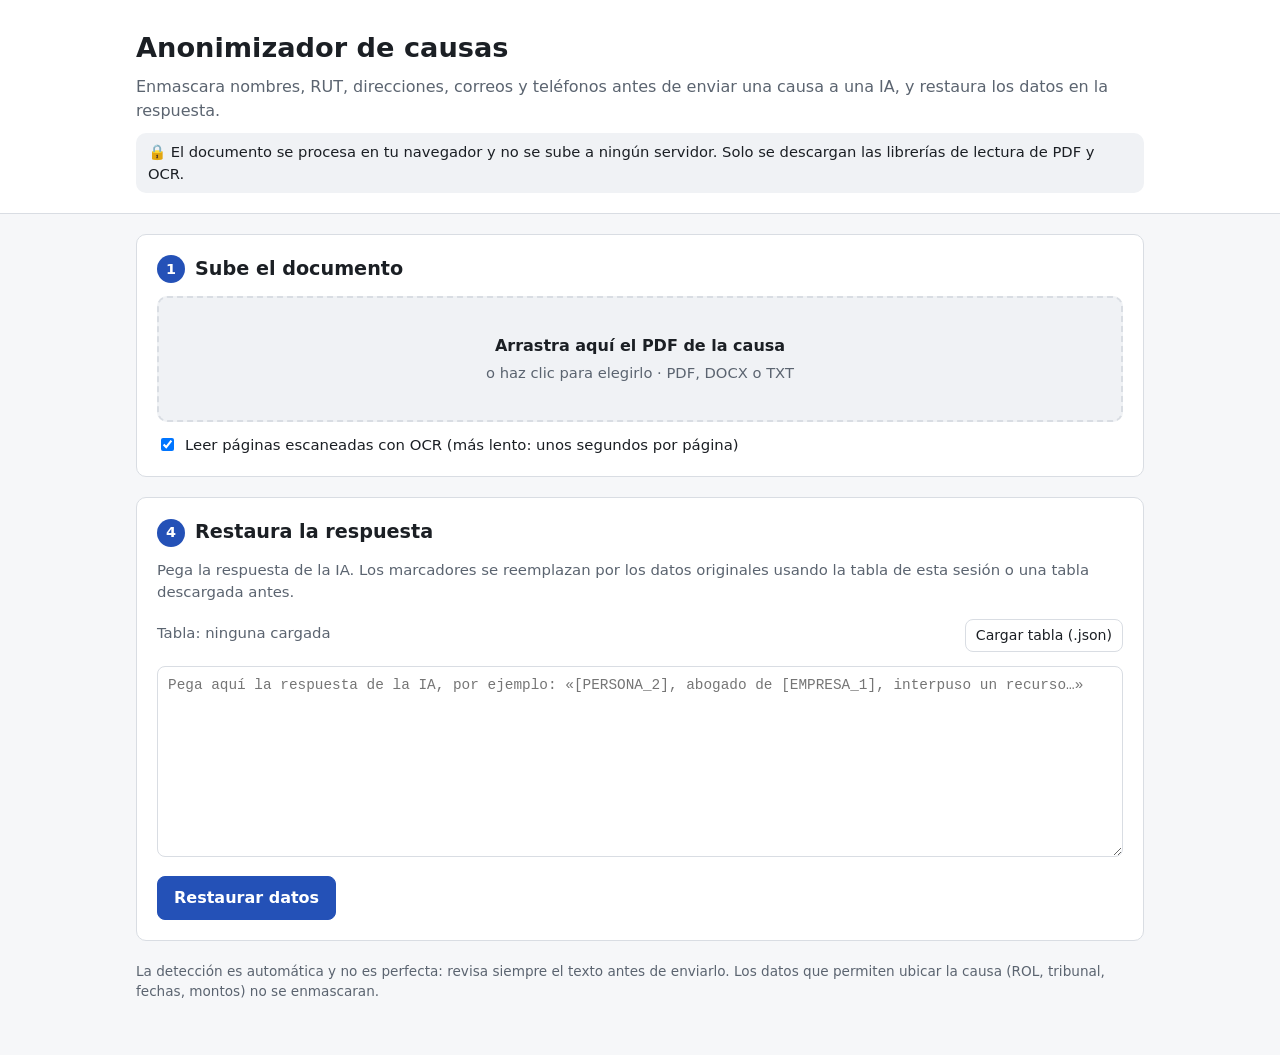
==== index.html @ 639441e6 "Anonimizador de causas en el navegador Página web que enmascara nombres, RUT, empresas, direcciones," ====
<!doctype html>
<html lang="es">
<head>
<meta charset="utf-8">
<meta name="viewport" content="width=device-width, initial-scale=1">
<title>Anonimizador de causas</title>
<meta name="description" content="Enmascara nombres, RUT, direcciones y correos de una causa antes de enviarla a una IA, y restaura la respuesta. Todo ocurre en el navegador.">
<link rel="stylesheet" href="css/estilos.css">
</head>
<body>
<header class="cabecera">
  <div class="contenedor">
    <h1>Anonimizador de causas</h1>
    <p class="bajada">Enmascara nombres, RUT, direcciones, correos y teléfonos antes de enviar una causa a una IA, y restaura los datos en la respuesta.</p>
    <p class="privacidad"><span aria-hidden="true">🔒</span> El documento se procesa en tu navegador y no se sube a ningún servidor. Solo se descargan las librerías de lectura de PDF y OCR.</p>
  </div>
</header>

<main class="contenedor">
  <!-- Paso 1 -->
  <section class="paso" id="paso-carga">
    <h2><span class="num">1</span> Sube el documento</h2>
    <label class="zona" id="zona">
      <input type="file" id="archivo" accept=".pdf,.docx,.txt,application/pdf,text/plain">
      <strong>Arrastra aquí el PDF de la causa</strong>
      <span>o haz clic para elegirlo · PDF, DOCX o TXT</span>
    </label>
    <label class="opcion"><input type="checkbox" id="usar-ocr" checked> Leer páginas escaneadas con OCR (más lento: unos segundos por página)</label>
    <div id="progreso" class="progreso" hidden>
      <div class="progreso-texto"><span id="progreso-fase"></span><span id="progreso-num"></span></div>
      <div class="barra"><div id="progreso-barra"></div></div>
      <p class="nota">Mantén esta pestaña visible mientras se lee el documento: si la cambias, el navegador pausa el OCR.</p>
      <button type="button" id="cancelar" class="boton secundario chico">Cancelar OCR</button>
    </div>
    <p id="error" class="error" role="alert" hidden></p>
  </section>

  <!-- Paso 2 -->
  <section class="paso" id="paso-revision" hidden>
    <h2><span class="num">2</span> Revisa lo enmascarado</h2>
    <p class="nota" id="resumen-archivo"></p>
    <div class="chips" id="chips"></div>
    <p class="nota">Haz clic en cualquier dato resaltado para dejar de enmascararlo. Revisa la pestaña <em>Posibles fugas</em>: la detección es automática y puede omitir datos.</p>

    <div class="pestanas" role="tablist">
      <button role="tab" class="pestana activa" data-panel="panel-texto" aria-selected="true">Texto</button>
      <button role="tab" class="pestana" data-panel="panel-datos" aria-selected="false">Datos detectados</button>
      <button role="tab" class="pestana" data-panel="panel-fugas" aria-selected="false">Posibles fugas <span id="n-fugas" class="contador"></span></button>
    </div>

    <div class="panel" id="panel-texto">
      <div class="barra-panel">
        <label class="opcion"><input type="checkbox" id="ver-originales"> Mostrar datos originales</label>
        <input type="search" id="buscar" placeholder="Buscar en el texto…" aria-label="Buscar en el texto">
      </div>
      <div id="vista" class="vista"></div>
    </div>

    <div class="panel" id="panel-datos" hidden>
      <div class="tabla-envoltura">
        <table class="tabla">
          <thead><tr><th>Token</th><th>Dato original</th><th>Veces</th><th>Rol</th><th></th></tr></thead>
          <tbody id="tabla-datos"></tbody>
        </table>
      </div>
      <div id="excluidos-caja" hidden>
        <h3>Datos que decidiste no enmascarar</h3>
        <ul id="lista-excluidos" class="lista"></ul>
      </div>
    </div>

    <div class="panel" id="panel-fugas" hidden>
      <p class="nota">Palabras en MAYÚSCULAS que quedaron visibles. La mayoría son texto normal del expediente; enmascara las que sean nombres, empresas o lugares identificables.</p>
      <ul id="lista-fugas" class="lista"></ul>
      <h3>Agregar un dato a mano</h3>
      <form id="form-manual" class="form-manual">
        <input type="text" id="manual-valor" placeholder="Ej.: Juan Pérez Soto" required aria-label="Dato a enmascarar">
        <select id="manual-tipo" aria-label="Tipo de dato">
          <option value="PERSONA">Persona</option>
          <option value="EMPRESA">Empresa</option>
          <option value="RUT">RUT</option>
          <option value="DIRECCION">Dirección</option>
          <option value="EMAIL">Correo</option>
          <option value="TELEFONO">Teléfono</option>
          <option value="OTRO">Otro</option>
        </select>
        <button type="submit" class="boton">Enmascarar</button>
      </form>
      <ul id="lista-manuales" class="lista"></ul>
    </div>
  </section>

  <!-- Paso 3 -->
  <section class="paso" id="paso-envio" hidden>
    <h2><span class="num">3</span> Envía el texto a la IA</h2>
    <p class="nota">El texto copiado incluye instrucciones para que la IA conserve los marcadores. <strong>Descarga la tabla de tokens antes de cerrar o recargar la página</strong>: contiene los datos reales y la necesitarás para restaurar la respuesta.</p>
    <div class="acciones">
      <button type="button" class="boton" id="copiar-ia">Copiar texto para la IA</button>
      <button type="button" class="boton secundario" id="descargar-txt">Descargar texto enmascarado</button>
      <button type="button" class="boton secundario" id="descargar-tabla">Descargar tabla de tokens</button>
    </div>
    <p class="nota advertencia">La tabla de tokens tiene los nombres, RUT y direcciones reales: guárdala en un lugar seguro y no la compartas.</p>
  </section>

  <!-- Paso 4 -->
  <section class="paso" id="paso-restaurar">
    <h2><span class="num">4</span> Restaura la respuesta</h2>
    <p class="nota">Pega la respuesta de la IA. Los marcadores se reemplazan por los datos originales usando la tabla de esta sesión o una tabla descargada antes.</p>
    <div class="fila-tabla">
      <span id="fuente-tabla" class="nota">Tabla: ninguna cargada</span>
      <label class="boton secundario chico">Cargar tabla (.json)<input type="file" id="cargar-tabla" accept=".json,application/json" hidden></label>
    </div>
    <textarea id="respuesta-ia" rows="8" placeholder="Pega aquí la respuesta de la IA, por ejemplo: «[PERSONA_2], abogado de [EMPRESA_1], interpuso un recurso…»"></textarea>
    <div class="acciones">
      <button type="button" class="boton" id="restaurar">Restaurar datos</button>
    </div>
    <p id="alerta-restaurar" class="error" hidden></p>
    <div id="resultado-restaurar" hidden>
      <div id="texto-restaurado" class="vista restaurado"></div>
      <div class="acciones">
        <button type="button" class="boton secundario" id="copiar-restaurado">Copiar</button>
        <button type="button" class="boton secundario" id="descargar-restaurado">Descargar</button>
      </div>
    </div>
  </section>
</main>

<footer class="contenedor pie">
  <p>La detección es automática y no es perfecta: revisa siempre el texto antes de enviarlo. Los datos que permiten ubicar la causa (ROL, tribunal, fechas, montos) no se enmascaran.</p>
</footer>

<div id="aviso" class="aviso" role="status" aria-live="polite" hidden></div>
<script type="module" src="js/app.js"></script>
</body>
</html>
---- css/estilos.css ----
:root {
  --fondo: #f6f7f9;
  --superficie: #ffffff;
  --superficie-2: #f0f2f5;
  --texto: #1b1f24;
  --texto-suave: #5b6470;
  --borde: #d9dde3;
  --acento: #2451b7;
  --acento-texto: #ffffff;
  --error: #b42318;
  --error-fondo: #fdecea;
  --advertencia: #8a5a00;
  --t-persona: #dbe7ff;  --t-persona-borde: #2451b7;
  --t-empresa: #e9ddff;  --t-empresa-borde: #6b3fc4;
  --t-rut: #ffe1d6;      --t-rut-borde: #b5461d;
  --t-direccion: #d9f2e3; --t-direccion-borde: #1f7a45;
  --t-email: #fff1c2;    --t-email-borde: #8a6300;
  --t-telefono: #d6f0f5; --t-telefono-borde: #1b6d80;
  --t-otro: #e6e8eb;     --t-otro-borde: #5b6470;
  --radio: 10px;
  --mono: ui-monospace, "Cascadia Mono", Consolas, monospace;
}

@media (prefers-color-scheme: dark) {
  :root:not([data-theme="light"]) {
    --fondo: #111418;
    --superficie: #1a1e24;
    --superficie-2: #232830;
    --texto: #e6e9ee;
    --texto-suave: #9aa3af;
    --borde: #333a44;
    --acento: #7aa2ff;
    --acento-texto: #0b1220;
    --error: #ff8a80;
    --error-fondo: #3a1d1b;
    --advertencia: #f0c060;
    --t-persona: #1f335c;  --t-persona-borde: #7aa2ff;
    --t-empresa: #34265a;  --t-empresa-borde: #b69bff;
    --t-rut: #4a2a1d;      --t-rut-borde: #ff9f7a;
    --t-direccion: #183a28; --t-direccion-borde: #6fd39b;
    --t-email: #3e3313;    --t-email-borde: #f0c060;
    --t-telefono: #173840; --t-telefono-borde: #6fc9dc;
    --t-otro: #2c3139;     --t-otro-borde: #9aa3af;
  }
}

* { box-sizing: border-box; }
body {
  margin: 0;
  background: var(--fondo);
  color: var(--texto);
  font: 16px/1.5 system-ui, -apple-system, "Segoe UI", Roboto, sans-serif;
}
.contenedor { max-width: 1040px; margin: 0 auto; padding: 0 16px; }

.cabecera { background: var(--superficie); border-bottom: 1px solid var(--borde); padding: 28px 0 20px; }
h1 { margin: 0 0 6px; font-size: 1.7rem; }
.bajada { margin: 0 0 10px; color: var(--texto-suave); }
.privacidad { margin: 0; font-size: .92rem; background: var(--superficie-2); border-radius: var(--radio); padding: 8px 12px; display: inline-block; }

.paso { background: var(--superficie); border: 1px solid var(--borde); border-radius: var(--radio); padding: 20px; margin: 20px 0; }
.paso h2 { margin: 0 0 12px; font-size: 1.2rem; display: flex; align-items: center; gap: 10px; }
.paso h3 { font-size: 1rem; margin: 20px 0 8px; }
.num { background: var(--acento); color: var(--acento-texto); width: 28px; height: 28px; border-radius: 50%; display: inline-grid; place-items: center; font-size: .9rem; flex: none; }
.nota { color: var(--texto-suave); font-size: .93rem; margin: 6px 0 12px; }
.advertencia { color: var(--advertencia); }

.zona { display: flex; flex-direction: column; align-items: center; gap: 4px; border: 2px dashed var(--borde); border-radius: var(--radio); padding: 36px 16px; text-align: center; cursor: pointer; background: var(--superficie-2); transition: border-color .15s; }
.zona:hover, .zona.encima { border-color: var(--acento); }
.zona input { position: absolute; width: 1px; height: 1px; opacity: 0; }
.zona span { color: var(--texto-suave); font-size: .92rem; }
.opcion { display: flex; gap: 8px; align-items: center; margin-top: 12px; font-size: .93rem; }

.progreso { margin-top: 16px; }
.progreso-texto { display: flex; justify-content: space-between; font-size: .92rem; margin-bottom: 6px; gap: 12px; }
.barra { height: 8px; background: var(--superficie-2); border-radius: 4px; overflow: hidden; margin-bottom: 10px; }
.barra div { height: 100%; width: 0; background: var(--acento); transition: width .2s; }
.error { color: var(--error); background: var(--error-fondo); padding: 10px 12px; border-radius: var(--radio); margin-top: 12px; }

.chips { display: flex; flex-wrap: wrap; gap: 8px; margin: 8px 0; }
.chip { border-radius: 999px; padding: 4px 12px; font-size: .88rem; border: 1px solid; }

.pestanas { display: flex; gap: 4px; border-bottom: 1px solid var(--borde); margin-top: 16px; overflow-x: auto; }
.pestana { background: none; border: none; border-bottom: 2px solid transparent; padding: 10px 14px; font: inherit; color: var(--texto-suave); cursor: pointer; white-space: nowrap; }
.pestana.activa { color: var(--texto); border-bottom-color: var(--acento); font-weight: 600; }
.contador { background: var(--superficie-2); border-radius: 999px; padding: 0 8px; font-size: .8rem; }
.panel { padding-top: 14px; }
.barra-panel { display: flex; justify-content: space-between; align-items: center; flex-wrap: wrap; gap: 8px; margin-bottom: 10px; }
.barra-panel .opcion { margin: 0; }
input[type="search"], input[type="text"], select, textarea {
  font: inherit; color: var(--texto); background: var(--superficie); border: 1px solid var(--borde); border-radius: 8px; padding: 8px 10px;
}
input[type="search"] { min-width: 220px; flex: 1; max-width: 320px; }
textarea { width: 100%; resize: vertical; font-family: var(--mono); font-size: .9rem; }

.vista { background: var(--superficie-2); border-radius: var(--radio); padding: 14px; max-height: 70vh; overflow: auto; font-family: var(--mono); font-size: .86rem; line-height: 1.6; white-space: pre-wrap; word-break: break-word; }
.vista.restaurado { max-height: 50vh; margin: 12px 0; font-family: inherit; font-size: .95rem; }
.pagina-titulo { display: block; color: var(--texto-suave); border-top: 1px solid var(--borde); margin: 14px 0 6px; padding-top: 6px; font-family: system-ui, sans-serif; font-size: .8rem; }
.pagina-titulo:first-child { border-top: none; margin-top: 0; }
.ocr-etiqueta { background: var(--superficie); border-radius: 4px; padding: 0 6px; margin-left: 6px; }
mark { color: var(--texto); border-radius: 4px; padding: 0 2px; border-bottom: 2px solid; cursor: pointer; }
mark:hover { filter: brightness(.95); outline: 1px solid currentColor; }
mark.coincide { outline: 2px solid var(--error); }
.t-PERSONA { background: var(--t-persona); border-color: var(--t-persona-borde); }
.t-EMPRESA { background: var(--t-empresa); border-color: var(--t-empresa-borde); }
.t-RUT { background: var(--t-rut); border-color: var(--t-rut-borde); }
.t-DIRECCION { background: var(--t-direccion); border-color: var(--t-direccion-borde); }
.t-EMAIL { background: var(--t-email); border-color: var(--t-email-borde); }
.t-TELEFONO { background: var(--t-telefono); border-color: var(--t-telefono-borde); }
.t-OTRO { background: var(--t-otro); border-color: var(--t-otro-borde); }
.resaltado-busqueda { background: #ffd54a; color: #1b1f24; border-radius: 2px; }

.tabla-envoltura { overflow-x: auto; max-height: 60vh; overflow-y: auto; }
.tabla { width: 100%; border-collapse: collapse; font-size: .9rem; }
.tabla th, .tabla td { text-align: left; padding: 8px; border-bottom: 1px solid var(--borde); vertical-align: top; }
.tabla th { position: sticky; top: 0; background: var(--superficie); }
.tabla td:first-child { font-family: var(--mono); white-space: nowrap; }

.lista { list-style: none; padding: 0; margin: 0; }
.lista li { display: flex; justify-content: space-between; align-items: center; gap: 10px; padding: 8px 0; border-bottom: 1px solid var(--borde); flex-wrap: wrap; }
.lista .texto-fuga { font-family: var(--mono); font-size: .9rem; }
.lista .botones { display: flex; gap: 6px; flex-wrap: wrap; }

.form-manual { display: flex; gap: 8px; flex-wrap: wrap; }
.form-manual input { flex: 1; min-width: 200px; }

.acciones { display: flex; gap: 10px; flex-wrap: wrap; margin-top: 12px; }
.boton { font: inherit; font-weight: 600; background: var(--acento); color: var(--acento-texto); border: 1px solid var(--acento); border-radius: 8px; padding: 9px 16px; cursor: pointer; display: inline-flex; align-items: center; gap: 6px; }
.boton.secundario { background: var(--superficie); color: var(--texto); border-color: var(--borde); font-weight: 500; }
.boton.chico { padding: 5px 10px; font-size: .88rem; }
.boton:hover { filter: brightness(1.05); }
.boton:disabled { opacity: .5; cursor: default; }
.fila-tabla { display: flex; align-items: center; justify-content: space-between; gap: 10px; flex-wrap: wrap; margin-bottom: 10px; }

.aviso { position: fixed; bottom: 20px; left: 50%; transform: translateX(-50%); background: var(--texto); color: var(--fondo); padding: 10px 18px; border-radius: 8px; font-size: .92rem; max-width: calc(100% - 32px); z-index: 10; }
.pie { color: var(--texto-suave); font-size: .85rem; padding-bottom: 40px; }

@media (max-width: 600px) {
  h1 { font-size: 1.4rem; }
  .paso { padding: 16px; }
  .tabla td:nth-child(4), .tabla th:nth-child(4) { display: none; }
}
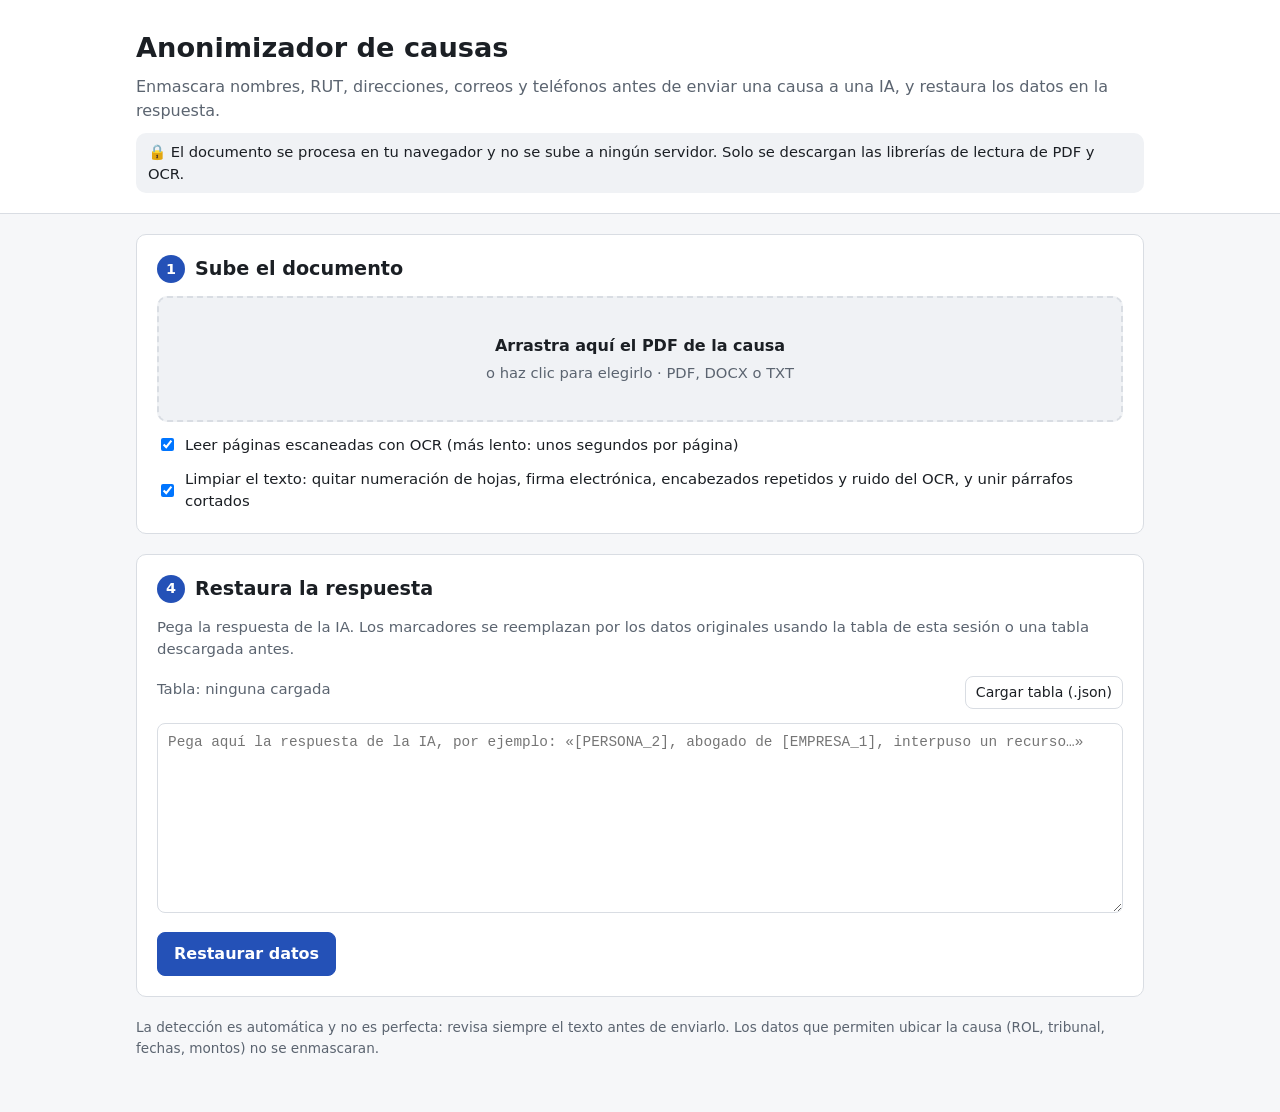
==== commit 5eebdc17: "Limpia el texto antes de enmascarar y reconstruye las líneas del PDF - Reconstruye las líneas de los" ====
--- a/index.html
+++ b/index.html
@@ -26,6 +26,7 @@
       <span>o haz clic para elegirlo · PDF, DOCX o TXT</span>
     </label>
     <label class="opcion"><input type="checkbox" id="usar-ocr" checked> Leer páginas escaneadas con OCR (más lento: unos segundos por página)</label>
+    <label class="opcion"><input type="checkbox" id="limpiar" checked> Limpiar el texto: quitar numeración de hojas, firma electrónica, encabezados repetidos y ruido del OCR, y unir párrafos cortados</label>
     <div id="progreso" class="progreso" hidden>
       <div class="progreso-texto"><span id="progreso-fase"></span><span id="progreso-num"></span></div>
       <div class="barra"><div id="progreso-barra"></div></div>
@@ -39,6 +40,11 @@
   <section class="paso" id="paso-revision" hidden>
     <h2><span class="num">2</span> Revisa lo enmascarado</h2>
     <p class="nota" id="resumen-archivo"></p>
+    <details id="limpieza-detalle" class="limpieza" hidden>
+      <summary id="limpieza-resumen"></summary>
+      <p class="nota">Estas líneas no se envían a la IA. Si ves algo importante, desactiva «Limpiar el texto» en el paso 1.</p>
+      <div id="limpieza-lista"></div>
+    </details>
     <div class="chips" id="chips"></div>
     <p class="nota">Haz clic en cualquier dato resaltado para dejar de enmascararlo. Revisa la pestaña <em>Posibles fugas</em>: la detección es automática y puede omitir datos.</p>
 
@@ -130,6 +136,9 @@
 </footer>
 
 <div id="aviso" class="aviso" role="status" aria-live="polite" hidden></div>
-<script type="module" src="js/app.js"></script>
+<script src="js/limpieza.js"></script>
+<script src="js/anonimizador.js"></script>
+<script src="js/extraccion.js"></script>
+<script src="js/app.js"></script>
 </body>
 </html>
--- a/css/estilos.css
+++ b/css/estilos.css
@@ -77,6 +77,11 @@
 .barra div { height: 100%; width: 0; background: var(--acento); transition: width .2s; }
 .error { color: var(--error); background: var(--error-fondo); padding: 10px 12px; border-radius: var(--radio); margin-top: 12px; }
 
+.limpieza { background: var(--superficie-2); border-radius: var(--radio); padding: 8px 12px; margin: 8px 0; font-size: .92rem; }
+.limpieza summary { cursor: pointer; }
+.limpieza h4 { margin: 12px 0 4px; font-size: .9rem; }
+.limpieza ul { margin: 0; padding-left: 18px; max-height: 220px; overflow: auto; font-family: var(--mono); font-size: .82rem; }
+.limpieza li span { color: var(--texto-suave); }
 .chips { display: flex; flex-wrap: wrap; gap: 8px; margin: 8px 0; }
 .chip { border-radius: 999px; padding: 4px 12px; font-size: .88rem; border: 1px solid; }
 
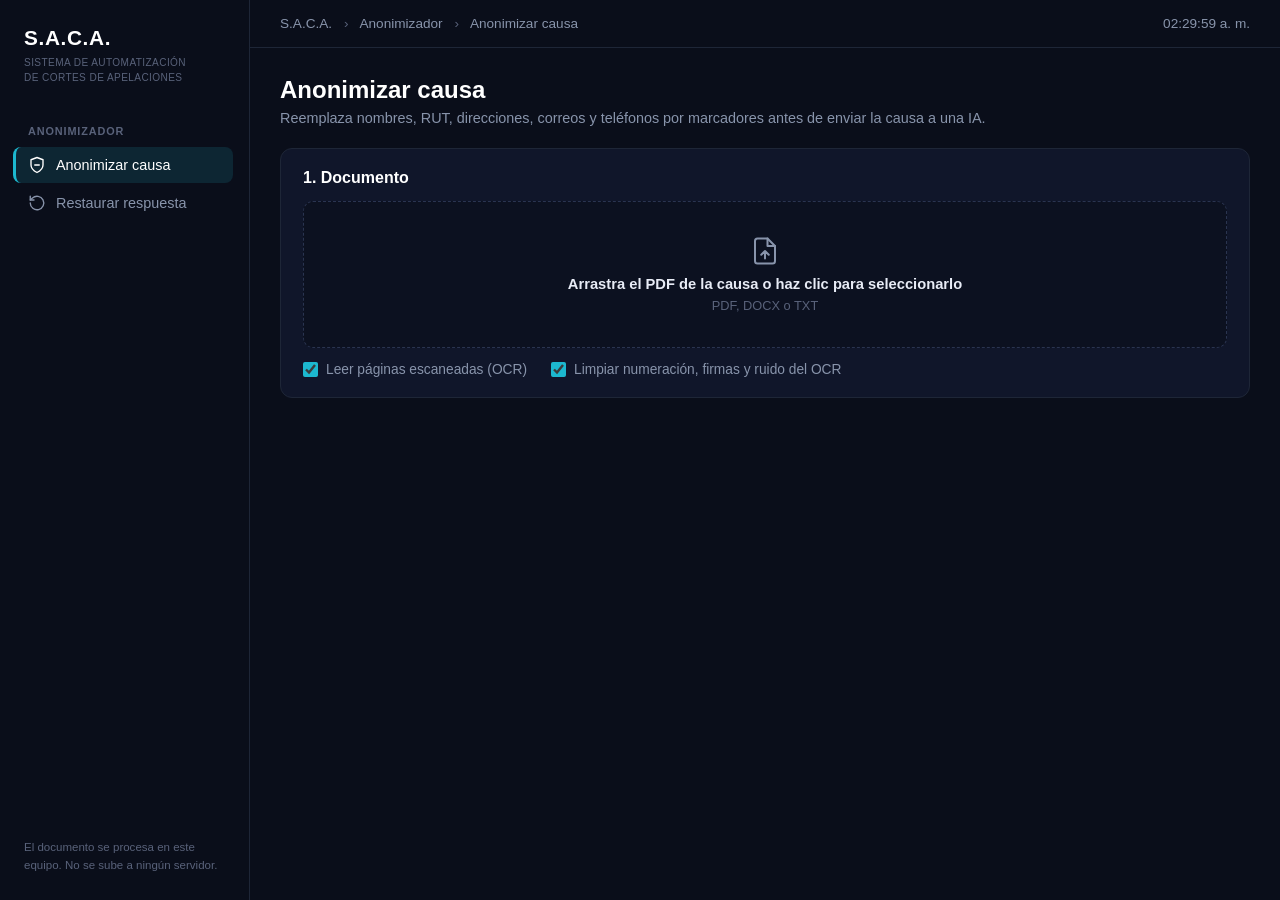
==== commit c60bbb7b: "Rediseño con la estructura visual del S.A.C.A. La página ahora se ve como un módulo más del SACA: ba" ====
--- a/index.html
+++ b/index.html
@@ -1,144 +1,234 @@
 <!doctype html>
 <html lang="es">
 <head>
-<meta charset="utf-8">
-<meta name="viewport" content="width=device-width, initial-scale=1">
-<title>Anonimizador de causas</title>
-<meta name="description" content="Enmascara nombres, RUT, direcciones y correos de una causa antes de enviarla a una IA, y restaura la respuesta. Todo ocurre en el navegador.">
-<link rel="stylesheet" href="css/estilos.css">
+  <meta charset="utf-8">
+  <meta name="viewport" content="width=device-width, initial-scale=1">
+  <title>Anonimizador · SACA</title>
+  <meta name="description" content="Enmascara los datos personales de una causa antes de enviarla a una IA y restaura la respuesta. El documento se procesa en el navegador.">
+  <link rel="stylesheet" href="css/saca.css">
+  <link rel="stylesheet" href="css/anonimizador.css">
 </head>
 <body>
-<header class="cabecera">
-  <div class="contenedor">
-    <h1>Anonimizador de causas</h1>
-    <p class="bajada">Enmascara nombres, RUT, direcciones, correos y teléfonos antes de enviar una causa a una IA, y restaura los datos en la respuesta.</p>
-    <p class="privacidad"><span aria-hidden="true">🔒</span> El documento se procesa en tu navegador y no se sube a ningún servidor. Solo se descargan las librerías de lectura de PDF y OCR.</p>
+  <div class="app-shell">
+    <aside class="sidebar">
+      <div class="brand-block">
+        <div class="brand">S.A.C.A.</div>
+        <div class="brand-sub">SISTEMA DE AUTOMATIZACIÓN<br>DE CORTES DE APELACIONES</div>
+      </div>
+
+      <nav class="side-nav">
+        <div class="nav-section-label">ANONIMIZADOR</div>
+
+        <a class="nav-item active" href="#anonimizar" data-vista="anonimizar">
+          <span class="nav-icon">
+            <svg viewBox="0 0 24 24" fill="none" stroke="currentColor" stroke-width="1.8" stroke-linecap="round" stroke-linejoin="round">
+              <path d="M12 22s8-4 8-10V5l-8-3-8 3v7c0 6 8 10 8 10z"/>
+              <path d="M9 12h6"/>
+            </svg>
+          </span>
+          <span>Anonimizar causa</span>
+        </a>
+
+        <a class="nav-item" href="#restaurar" data-vista="restaurar">
+          <span class="nav-icon">
+            <svg viewBox="0 0 24 24" fill="none" stroke="currentColor" stroke-width="1.8" stroke-linecap="round" stroke-linejoin="round">
+              <path d="M3 12a9 9 0 1 0 3-6.7L3 8"/>
+              <path d="M3 3v5h5"/>
+            </svg>
+          </span>
+          <span>Restaurar respuesta</span>
+        </a>
+      </nav>
+
+      <p class="sidebar-note">El documento se procesa en este equipo. No se sube a ningún servidor.</p>
+    </aside>
+
+    <div class="main-area">
+      <header class="topbar">
+        <div class="breadcrumb">
+          <span>S.A.C.A.</span>
+          <span class="sep">›</span>
+          <span>Anonimizador</span>
+          <span class="sep">›</span>
+          <span id="migas">Anonimizar causa</span>
+        </div>
+        <div class="clock" id="clock"></div>
+      </header>
+
+      <main class="content">
+        <!-- ============================================================ Anonimizar -->
+        <div id="vista-anonimizar">
+          <div class="page-head">
+            <h1>Anonimizar causa</h1>
+            <p class="page-sub">Reemplaza nombres, RUT, direcciones, correos y teléfonos por marcadores antes de enviar la causa a una IA.</p>
+          </div>
+
+          <section class="panel" id="paso-carga">
+            <h2>1. Documento</h2>
+            <label class="dropzone" id="zona">
+              <input type="file" id="archivo" accept=".pdf,.docx,.txt,application/pdf,text/plain">
+              <svg class="dropzone-icon" viewBox="0 0 24 24" fill="none" stroke="currentColor" stroke-width="1.6" stroke-linecap="round" stroke-linejoin="round">
+                <path d="M14 2H6a2 2 0 0 0-2 2v16a2 2 0 0 0 2 2h12a2 2 0 0 0 2-2V8z"/>
+                <path d="M14 2v6h6M12 18v-6M9 15l3-3 3 3"/>
+              </svg>
+              <span class="dropzone-title">Arrastra el PDF de la causa o haz clic para seleccionarlo</span>
+              <span class="dropzone-sub">PDF, DOCX o TXT</span>
+            </label>
+
+            <div class="opciones">
+              <label class="check"><input type="checkbox" id="usar-ocr" checked> Leer páginas escaneadas (OCR)</label>
+              <label class="check"><input type="checkbox" id="limpiar" checked> Limpiar numeración, firmas y ruido del OCR</label>
+            </div>
+
+            <div id="progreso" class="progreso" hidden>
+              <div class="progreso-fila">
+                <span id="progreso-fase"></span>
+                <span id="progreso-num" class="progreso-num"></span>
+              </div>
+              <div class="barra"><div id="progreso-barra"></div></div>
+              <div class="progreso-fila">
+                <span class="hint">Mantén esta pestaña visible: el navegador pausa el OCR en segundo plano.</span>
+                <button type="button" id="cancelar" class="btn btn-secondary btn-sm">Cancelar OCR</button>
+              </div>
+            </div>
+            <div id="error" class="flash flash-error" role="alert" hidden></div>
+          </section>
+
+          <div class="anon-grid" id="paso-revision" hidden>
+            <section class="panel revision">
+              <h2>2. Revisión</h2>
+              <p class="hint">Haz clic en un dato resaltado para dejar de enmascararlo. Revisa también <em>Posibles fugas</em>: la detección es automática.</p>
+
+              <div class="tabs" role="tablist">
+                <button role="tab" class="tab active" data-panel="panel-texto" aria-selected="true">Texto</button>
+                <button role="tab" class="tab" data-panel="panel-datos" aria-selected="false">Datos detectados</button>
+                <button role="tab" class="tab" data-panel="panel-fugas" aria-selected="false">Posibles fugas <span id="n-fugas" class="tab-count"></span></button>
+              </div>
+
+              <div id="panel-texto" class="tab-panel">
+                <div class="toolbar">
+                  <input type="search" id="buscar" placeholder="Buscar en el texto" aria-label="Buscar en el texto">
+                  <label class="check"><input type="checkbox" id="ver-originales"> Mostrar datos originales</label>
+                </div>
+                <div id="vista" class="documento"></div>
+              </div>
+
+              <div id="panel-datos" class="tab-panel" hidden>
+                <div class="table-wrap table-scroll">
+                  <table>
+                    <thead><tr><th>Marcador</th><th>Dato original</th><th>Veces</th><th>Rol</th><th></th></tr></thead>
+                    <tbody id="tabla-datos"></tbody>
+                  </table>
+                </div>
+                <div id="excluidos-caja" hidden>
+                  <h3>No enmascarados por decisión tuya</h3>
+                  <ul id="lista-excluidos" class="lista"></ul>
+                </div>
+              </div>
+
+              <div id="panel-fugas" class="tab-panel" hidden>
+                <p class="hint">Palabras en mayúsculas que quedaron visibles. La mayoría es texto normal del expediente; enmascara solo las que identifiquen a alguien.</p>
+                <ul id="lista-fugas" class="lista"></ul>
+                <h3>Agregar un dato</h3>
+                <form id="form-manual" class="filtro-form">
+                  <div class="field-inline campo-ancho">
+                    <label for="manual-valor">Texto a enmascarar</label>
+                    <input type="text" id="manual-valor" placeholder="Ej.: Juan Pérez Soto" required>
+                  </div>
+                  <div class="field-inline">
+                    <label for="manual-tipo">Tipo</label>
+                    <select id="manual-tipo">
+                      <option value="PERSONA">Persona</option>
+                      <option value="EMPRESA">Empresa</option>
+                      <option value="RUT">RUT</option>
+                      <option value="DIRECCION">Dirección</option>
+                      <option value="EMAIL">Correo</option>
+                      <option value="TELEFONO">Teléfono</option>
+                      <option value="OTRO">Otro</option>
+                    </select>
+                  </div>
+                  <button type="submit" class="btn btn-primary">Enmascarar</button>
+                </form>
+                <ul id="lista-manuales" class="lista"></ul>
+              </div>
+            </section>
+
+            <div class="columna-lateral">
+              <section class="panel">
+                <h2>Resumen</h2>
+                <dl class="ficha" id="resumen-archivo"></dl>
+                <table class="tabla-resumen">
+                  <thead><tr><th>Dato</th><th>Distintos</th><th>Apariciones</th></tr></thead>
+                  <tbody id="resumen-tipos"></tbody>
+                </table>
+                <details id="limpieza-detalle" class="limpieza" hidden>
+                  <summary id="limpieza-resumen"></summary>
+                  <p class="hint">Estas líneas no se envían a la IA. Si ves algo importante, desmarca «Limpiar» en el paso 1.</p>
+                  <div id="limpieza-lista"></div>
+                </details>
+              </section>
+
+              <section class="panel" id="paso-envio">
+                <h2>3. Envío a la IA</h2>
+                <button type="button" class="btn btn-primary btn-block" id="copiar-ia">Copiar texto para la IA</button>
+                <button type="button" class="btn btn-secondary btn-block" id="descargar-txt">Descargar texto enmascarado</button>
+                <button type="button" class="btn btn-secondary btn-block" id="descargar-tabla">Descargar tabla de marcadores</button>
+                <p class="hint aviso-tabla">La tabla contiene los datos reales y es necesaria para restaurar la respuesta. Descárgala antes de cerrar la página y no la compartas.</p>
+              </section>
+            </div>
+          </div>
+        </div>
+
+        <!-- ============================================================ Restaurar -->
+        <div id="vista-restaurar" hidden>
+          <div class="page-head">
+            <h1>Restaurar respuesta</h1>
+            <p class="page-sub">Reemplaza los marcadores de la respuesta de la IA por los datos originales.</p>
+          </div>
+
+          <div class="registro-grid">
+            <section class="panel">
+              <h2>1. Respuesta de la IA</h2>
+              <div class="fuente-tabla">
+                <span id="fuente-tabla" class="hint">Sin tabla de marcadores cargada.</span>
+                <label class="btn btn-secondary btn-sm">Cargar tabla (.json)<input type="file" id="cargar-tabla" accept=".json,application/json" hidden></label>
+              </div>
+              <textarea id="respuesta-ia" rows="14" placeholder="Pega aquí la respuesta, por ejemplo: [PERSONA_2], abogado de [EMPRESA_1], interpuso un recurso…"></textarea>
+              <button type="button" class="btn btn-primary btn-block" id="restaurar">Restaurar datos</button>
+            </section>
+
+            <section class="panel">
+              <h2>2. Resultado</h2>
+              <div id="alerta-restaurar" class="flash flash-error" hidden></div>
+              <div id="resultado-restaurar" hidden>
+                <div id="texto-restaurado" class="documento restaurado"></div>
+                <div class="camera-actions">
+                  <button type="button" class="btn btn-secondary" id="copiar-restaurado">Copiar</button>
+                  <button type="button" class="btn btn-secondary" id="descargar-restaurado">Descargar</button>
+                </div>
+              </div>
+              <p class="hint" id="resultado-vacio">El texto restaurado aparecerá aquí.</p>
+            </section>
+          </div>
+        </div>
+      </main>
+    </div>
   </div>
-</header>
-
-<main class="contenedor">
-  <!-- Paso 1 -->
-  <section class="paso" id="paso-carga">
-    <h2><span class="num">1</span> Sube el documento</h2>
-    <label class="zona" id="zona">
-      <input type="file" id="archivo" accept=".pdf,.docx,.txt,application/pdf,text/plain">
-      <strong>Arrastra aquí el PDF de la causa</strong>
-      <span>o haz clic para elegirlo · PDF, DOCX o TXT</span>
-    </label>
-    <label class="opcion"><input type="checkbox" id="usar-ocr" checked> Leer páginas escaneadas con OCR (más lento: unos segundos por página)</label>
-    <label class="opcion"><input type="checkbox" id="limpiar" checked> Limpiar el texto: quitar numeración de hojas, firma electrónica, encabezados repetidos y ruido del OCR, y unir párrafos cortados</label>
-    <div id="progreso" class="progreso" hidden>
-      <div class="progreso-texto"><span id="progreso-fase"></span><span id="progreso-num"></span></div>
-      <div class="barra"><div id="progreso-barra"></div></div>
-      <p class="nota">Mantén esta pestaña visible mientras se lee el documento: si la cambias, el navegador pausa el OCR.</p>
-      <button type="button" id="cancelar" class="boton secundario chico">Cancelar OCR</button>
-    </div>
-    <p id="error" class="error" role="alert" hidden></p>
-  </section>
-
-  <!-- Paso 2 -->
-  <section class="paso" id="paso-revision" hidden>
-    <h2><span class="num">2</span> Revisa lo enmascarado</h2>
-    <p class="nota" id="resumen-archivo"></p>
-    <details id="limpieza-detalle" class="limpieza" hidden>
-      <summary id="limpieza-resumen"></summary>
-      <p class="nota">Estas líneas no se envían a la IA. Si ves algo importante, desactiva «Limpiar el texto» en el paso 1.</p>
-      <div id="limpieza-lista"></div>
-    </details>
-    <div class="chips" id="chips"></div>
-    <p class="nota">Haz clic en cualquier dato resaltado para dejar de enmascararlo. Revisa la pestaña <em>Posibles fugas</em>: la detección es automática y puede omitir datos.</p>
-
-    <div class="pestanas" role="tablist">
-      <button role="tab" class="pestana activa" data-panel="panel-texto" aria-selected="true">Texto</button>
-      <button role="tab" class="pestana" data-panel="panel-datos" aria-selected="false">Datos detectados</button>
-      <button role="tab" class="pestana" data-panel="panel-fugas" aria-selected="false">Posibles fugas <span id="n-fugas" class="contador"></span></button>
-    </div>
-
-    <div class="panel" id="panel-texto">
-      <div class="barra-panel">
-        <label class="opcion"><input type="checkbox" id="ver-originales"> Mostrar datos originales</label>
-        <input type="search" id="buscar" placeholder="Buscar en el texto…" aria-label="Buscar en el texto">
-      </div>
-      <div id="vista" class="vista"></div>
-    </div>
-
-    <div class="panel" id="panel-datos" hidden>
-      <div class="tabla-envoltura">
-        <table class="tabla">
-          <thead><tr><th>Token</th><th>Dato original</th><th>Veces</th><th>Rol</th><th></th></tr></thead>
-          <tbody id="tabla-datos"></tbody>
-        </table>
-      </div>
-      <div id="excluidos-caja" hidden>
-        <h3>Datos que decidiste no enmascarar</h3>
-        <ul id="lista-excluidos" class="lista"></ul>
-      </div>
-    </div>
-
-    <div class="panel" id="panel-fugas" hidden>
-      <p class="nota">Palabras en MAYÚSCULAS que quedaron visibles. La mayoría son texto normal del expediente; enmascara las que sean nombres, empresas o lugares identificables.</p>
-      <ul id="lista-fugas" class="lista"></ul>
-      <h3>Agregar un dato a mano</h3>
-      <form id="form-manual" class="form-manual">
-        <input type="text" id="manual-valor" placeholder="Ej.: Juan Pérez Soto" required aria-label="Dato a enmascarar">
-        <select id="manual-tipo" aria-label="Tipo de dato">
-          <option value="PERSONA">Persona</option>
-          <option value="EMPRESA">Empresa</option>
-          <option value="RUT">RUT</option>
-          <option value="DIRECCION">Dirección</option>
-          <option value="EMAIL">Correo</option>
-          <option value="TELEFONO">Teléfono</option>
-          <option value="OTRO">Otro</option>
-        </select>
-        <button type="submit" class="boton">Enmascarar</button>
-      </form>
-      <ul id="lista-manuales" class="lista"></ul>
-    </div>
-  </section>
-
-  <!-- Paso 3 -->
-  <section class="paso" id="paso-envio" hidden>
-    <h2><span class="num">3</span> Envía el texto a la IA</h2>
-    <p class="nota">El texto copiado incluye instrucciones para que la IA conserve los marcadores. <strong>Descarga la tabla de tokens antes de cerrar o recargar la página</strong>: contiene los datos reales y la necesitarás para restaurar la respuesta.</p>
-    <div class="acciones">
-      <button type="button" class="boton" id="copiar-ia">Copiar texto para la IA</button>
-      <button type="button" class="boton secundario" id="descargar-txt">Descargar texto enmascarado</button>
-      <button type="button" class="boton secundario" id="descargar-tabla">Descargar tabla de tokens</button>
-    </div>
-    <p class="nota advertencia">La tabla de tokens tiene los nombres, RUT y direcciones reales: guárdala en un lugar seguro y no la compartas.</p>
-  </section>
-
-  <!-- Paso 4 -->
-  <section class="paso" id="paso-restaurar">
-    <h2><span class="num">4</span> Restaura la respuesta</h2>
-    <p class="nota">Pega la respuesta de la IA. Los marcadores se reemplazan por los datos originales usando la tabla de esta sesión o una tabla descargada antes.</p>
-    <div class="fila-tabla">
-      <span id="fuente-tabla" class="nota">Tabla: ninguna cargada</span>
-      <label class="boton secundario chico">Cargar tabla (.json)<input type="file" id="cargar-tabla" accept=".json,application/json" hidden></label>
-    </div>
-    <textarea id="respuesta-ia" rows="8" placeholder="Pega aquí la respuesta de la IA, por ejemplo: «[PERSONA_2], abogado de [EMPRESA_1], interpuso un recurso…»"></textarea>
-    <div class="acciones">
-      <button type="button" class="boton" id="restaurar">Restaurar datos</button>
-    </div>
-    <p id="alerta-restaurar" class="error" hidden></p>
-    <div id="resultado-restaurar" hidden>
-      <div id="texto-restaurado" class="vista restaurado"></div>
-      <div class="acciones">
-        <button type="button" class="boton secundario" id="copiar-restaurado">Copiar</button>
-        <button type="button" class="boton secundario" id="descargar-restaurado">Descargar</button>
-      </div>
-    </div>
-  </section>
-</main>
-
-<footer class="contenedor pie">
-  <p>La detección es automática y no es perfecta: revisa siempre el texto antes de enviarlo. Los datos que permiten ubicar la causa (ROL, tribunal, fechas, montos) no se enmascaran.</p>
-</footer>
-
-<div id="aviso" class="aviso" role="status" aria-live="polite" hidden></div>
-<script src="js/limpieza.js"></script>
-<script src="js/anonimizador.js"></script>
-<script src="js/extraccion.js"></script>
-<script src="js/app.js"></script>
+
+  <div id="aviso" class="toast" role="status" aria-live="polite" hidden></div>
+
+  <script>
+    function tickClock() {
+      const el = document.getElementById("clock");
+      if (!el) return;
+      el.textContent = new Date().toLocaleTimeString("es-CL", { hour: "2-digit", minute: "2-digit", second: "2-digit" });
+    }
+    tickClock();
+    setInterval(tickClock, 1000);
+  </script>
+  <script src="js/limpieza.js"></script>
+  <script src="js/anonimizador.js"></script>
+  <script src="js/extraccion.js"></script>
+  <script src="js/app.js"></script>
 </body>
 </html>
--- a/css/saca.css
+++ b/css/saca.css
@@ -0,0 +1,478 @@
+/* Estilos base del S.A.C.A. (copia de app/static/css/style.css del módulo Registro de Adultos Mayores).
+   Al integrar este módulo en el SACA, no se copia este archivo: se usa el style.css del sistema. */
+
+:root {
+  --bg: #0a0e1a;
+  --bg-sidebar: #0a0e1a;
+  --bg-panel: #10162a;
+  --bg-input: #0c1120;
+  --border: #1e2637;
+  --border-light: #2a3450;
+  --text: #e8ecf6;
+  --text-muted: #8894ab;
+  --text-dim: #59627a;
+  --accent: #1cb8cf;
+  --accent-dark: #148fa1;
+  --accent-soft: rgba(28, 184, 207, 0.14);
+  --error: #f87171;
+  --error-bg: rgba(248, 113, 113, 0.12);
+  --success: #34d399;
+  --success-bg: rgba(52, 211, 153, 0.12);
+  --radius: 10px;
+}
+
+* { box-sizing: border-box; }
+
+body {
+  margin: 0;
+  font-family: -apple-system, "Segoe UI", Roboto, Helvetica, Arial, sans-serif;
+  background: var(--bg);
+  color: var(--text);
+}
+
+a { color: inherit; }
+
+.app-shell {
+  display: flex;
+  min-height: 100vh;
+}
+
+/* Sidebar */
+
+.sidebar {
+  width: 250px;
+  flex-shrink: 0;
+  background: var(--bg-sidebar);
+  border-right: 1px solid var(--border);
+  padding: 26px 16px;
+  position: sticky;
+  top: 0;
+  height: 100vh;
+  overflow-y: auto;
+  display: flex;
+  flex-direction: column;
+  gap: 30px;
+}
+
+.brand-block { padding: 0 8px; }
+
+.brand {
+  font-weight: 800;
+  font-size: 1.3rem;
+  letter-spacing: 0.03em;
+  color: #ffffff;
+}
+
+.brand-sub {
+  margin-top: 6px;
+  font-size: 0.63rem;
+  line-height: 1.45;
+  color: var(--text-dim);
+  letter-spacing: 0.04em;
+  text-transform: uppercase;
+}
+
+.side-nav {
+  display: flex;
+  flex-direction: column;
+  gap: 2px;
+}
+
+.nav-section-label {
+  font-size: 0.68rem;
+  font-weight: 700;
+  letter-spacing: 0.08em;
+  color: var(--text-dim);
+  margin: 10px 12px 8px;
+}
+
+.nav-item {
+  display: flex;
+  align-items: center;
+  gap: 10px;
+  padding: 9px 12px;
+  border-radius: 8px;
+  color: var(--text-muted);
+  text-decoration: none;
+  font-size: 0.9rem;
+  font-weight: 500;
+  border-left: 3px solid transparent;
+  margin-left: -3px;
+}
+
+.nav-item:hover {
+  background: rgba(255, 255, 255, 0.04);
+  color: var(--text);
+}
+
+.nav-item.active {
+  background: var(--accent-soft);
+  color: #ffffff;
+  border-left-color: var(--accent);
+}
+
+.nav-icon {
+  display: inline-flex;
+  width: 18px;
+  height: 18px;
+  flex-shrink: 0;
+}
+
+.nav-icon svg { width: 100%; height: 100%; }
+
+/* Main area */
+
+.main-area {
+  flex: 1;
+  min-width: 0;
+  display: flex;
+  flex-direction: column;
+}
+
+.topbar {
+  display: flex;
+  align-items: center;
+  justify-content: space-between;
+  padding: 16px 30px;
+  border-bottom: 1px solid var(--border);
+}
+
+.breadcrumb {
+  font-size: 0.85rem;
+  color: var(--text-muted);
+}
+
+.breadcrumb .sep {
+  margin: 0 8px;
+  color: var(--text-dim);
+}
+
+.clock {
+  font-size: 0.85rem;
+  color: var(--text-muted);
+  font-variant-numeric: tabular-nums;
+}
+
+.content {
+  padding: 28px 30px 60px;
+  flex: 1;
+}
+
+.page-head { margin-bottom: 22px; }
+
+.page-head h1 {
+  margin: 0 0 6px;
+  font-size: 1.5rem;
+  color: #ffffff;
+}
+
+.page-sub {
+  margin: 0;
+  color: var(--text-muted);
+  font-size: 0.9rem;
+}
+
+h1, h2 { color: #ffffff; }
+
+.hint {
+  color: var(--text-muted);
+  font-size: 0.88rem;
+}
+
+.flash-list { margin-bottom: 18px; }
+
+.flash {
+  padding: 10px 14px;
+  border-radius: var(--radius);
+  margin-bottom: 8px;
+  font-size: 0.9rem;
+  border: 1px solid transparent;
+}
+
+.flash-error { background: var(--error-bg); color: var(--error); border-color: rgba(248, 113, 113, 0.25); }
+.flash-success { background: var(--success-bg); color: var(--success); border-color: rgba(52, 211, 153, 0.25); }
+
+/* Panels / cards */
+
+.panel {
+  background: var(--bg-panel);
+  border: 1px solid var(--border);
+  border-radius: 12px;
+  padding: 20px 22px;
+  margin-top: 20px;
+}
+
+.panel:first-of-type { margin-top: 0; }
+
+.panel h2 {
+  margin-top: 0;
+  margin-bottom: 14px;
+  font-size: 1rem;
+}
+
+.registro-grid {
+  display: grid;
+  grid-template-columns: 1fr 1fr;
+  gap: 20px;
+  align-items: start;
+}
+
+@media (max-width: 860px) {
+  .registro-grid { grid-template-columns: 1fr; }
+  .sidebar { position: relative; height: auto; }
+}
+
+.camera-wrap {
+  position: relative;
+  width: 100%;
+  aspect-ratio: 4 / 3;
+  background: #05070d;
+  border: 1px solid var(--border);
+  border-radius: var(--radius);
+  overflow: hidden;
+}
+
+.camera-wrap video,
+.camera-wrap img {
+  width: 100%;
+  height: 100%;
+  object-fit: cover;
+  display: block;
+}
+
+.capture-guide {
+  position: absolute;
+  inset: 0;
+  display: flex;
+  flex-direction: column;
+  align-items: center;
+  justify-content: center;
+  gap: 14px;
+  pointer-events: none;
+}
+
+.capture-guide-frame {
+  width: 90%;
+  aspect-ratio: 85.6 / 54;
+  border: 2px dashed rgba(255, 255, 255, 0.75);
+  border-radius: 14px;
+  box-shadow: 0 0 0 999px rgba(5, 7, 13, 0.45);
+}
+
+.capture-guide-label {
+  color: #ffffff;
+  font-size: 0.8rem;
+  font-weight: 600;
+  text-shadow: 0 1px 3px rgba(0, 0, 0, 0.6);
+  background: rgba(5, 7, 13, 0.55);
+  padding: 5px 12px;
+  border-radius: 999px;
+}
+
+.shutter-flash {
+  position: fixed;
+  inset: 0;
+  background: #ffffff;
+  opacity: 0;
+  pointer-events: none;
+  z-index: 9999;
+  transition: opacity 220ms ease-out;
+}
+
+.shutter-flash.active {
+  opacity: 1;
+  transition: opacity 0ms;
+}
+
+.hidden { display: none !important; }
+
+.camera-actions {
+  display: flex;
+  gap: 10px;
+  margin-top: 14px;
+}
+
+/* Buttons */
+
+.btn {
+  display: inline-flex;
+  align-items: center;
+  justify-content: center;
+  gap: 8px;
+  border: 1px solid transparent;
+  border-radius: 8px;
+  padding: 10px 18px;
+  font-size: 0.9rem;
+  font-weight: 600;
+  cursor: pointer;
+  text-decoration: none;
+  text-align: center;
+  transition: background 0.15s ease, border-color 0.15s ease, color 0.15s ease;
+}
+
+.btn-icon { width: 16px; height: 16px; }
+
+.btn-primary {
+  background: var(--accent);
+  color: #06131a;
+}
+.btn-primary:hover { background: var(--accent-dark); color: #ffffff; }
+
+.btn-secondary {
+  background: transparent;
+  border-color: var(--border-light);
+  color: var(--text-muted);
+}
+.btn-secondary:hover {
+  border-color: var(--accent);
+  color: #ffffff;
+}
+
+.btn-block { width: 100%; margin-top: 10px; }
+
+/* Forms */
+
+.form-panel form label {
+  display: block;
+  margin-top: 14px;
+  margin-bottom: 5px;
+  font-size: 0.82rem;
+  font-weight: 600;
+  color: var(--text-muted);
+}
+
+.form-panel form input,
+.filtro-form input {
+  width: 100%;
+  padding: 9px 12px;
+  background: var(--bg-input);
+  border: 1px solid var(--border-light);
+  border-radius: 8px;
+  font-size: 0.92rem;
+  color: var(--text);
+}
+
+.form-panel form input::placeholder,
+.filtro-form input::placeholder { color: var(--text-dim); }
+
+.form-panel form input:focus,
+.filtro-form input:focus {
+  outline: none;
+  border-color: var(--accent);
+  box-shadow: 0 0 0 3px var(--accent-soft);
+}
+
+.field-hint {
+  display: block;
+  font-size: 0.78rem;
+  margin-top: 4px;
+  min-height: 1em;
+  color: var(--text-dim);
+}
+
+.field-hint.ok { color: var(--success); }
+.field-hint.warn { color: var(--error); }
+
+/* Reportes filter panel */
+
+.filtro-panel { padding: 18px 22px; }
+
+.filtro-form {
+  display: flex;
+  align-items: end;
+  gap: 14px;
+  flex-wrap: wrap;
+}
+
+.field-inline { min-width: 170px; }
+
+.filtro-form label {
+  font-size: 0.8rem;
+  font-weight: 600;
+  color: var(--text-muted);
+  display: block;
+  margin-bottom: 5px;
+}
+
+/* Table */
+
+.table-wrap {
+  overflow-x: auto;
+  background: var(--bg-panel);
+  border: 1px solid var(--border);
+  border-radius: 12px;
+  margin-top: 16px;
+}
+
+table {
+  width: 100%;
+  border-collapse: collapse;
+  font-size: 0.88rem;
+}
+
+th, td {
+  padding: 11px 14px;
+  border-bottom: 1px solid var(--border);
+  text-align: left;
+  white-space: nowrap;
+}
+
+th {
+  background: #0c1122;
+  font-weight: 700;
+  color: var(--text-muted);
+  font-size: 0.75rem;
+  letter-spacing: 0.04em;
+  text-transform: uppercase;
+}
+
+tbody tr:hover { background: rgba(255, 255, 255, 0.02); }
+tbody tr:last-child td { border-bottom: none; }
+
+.thumb {
+  width: 42px;
+  height: 42px;
+  object-fit: cover;
+  border-radius: 6px;
+  border: 1px solid var(--border-light);
+}
+
+.empty {
+  text-align: center;
+  color: var(--text-muted);
+  white-space: normal;
+}
+
+/* Badges */
+
+.badge {
+  display: inline-block;
+  padding: 3px 10px;
+  border-radius: 999px;
+  font-size: 0.75rem;
+  font-weight: 700;
+  letter-spacing: 0.03em;
+}
+
+.badge-ok { background: var(--success-bg); color: var(--success); }
+.badge-off { background: rgba(136, 148, 171, 0.14); color: var(--text-muted); }
+
+.btn-sm { padding: 6px 12px; font-size: 0.82rem; }
+
+/* Select inputs (match text inputs) */
+
+select {
+  width: 100%;
+  padding: 9px 12px;
+  background: var(--bg-input);
+  border: 1px solid var(--border-light);
+  border-radius: 8px;
+  font-size: 0.92rem;
+  color: var(--text);
+}
+
+select:focus {
+  outline: none;
+  border-color: var(--accent);
+  box-shadow: 0 0 0 3px var(--accent-soft);
+}
--- a/css/anonimizador.css
+++ b/css/anonimizador.css
@@ -0,0 +1,395 @@
+/* Estilos propios del módulo Anonimizador. Se apoyan en las variables y componentes de saca.css
+   (panel, btn, flash, table-wrap, filtro-form...) y se copian tal cual al integrar en el SACA. */
+
+:root {
+  /* Colores de los marcadores por tipo de dato */
+  --t-persona: #60a5fa;
+  --t-empresa: #a78bfa;
+  --t-rut: #fb923c;
+  --t-direccion: #34d399;
+  --t-email: #facc15;
+  --t-telefono: #1cb8cf;
+  --t-otro: #8894ab;
+  --mono: ui-monospace, "Cascadia Mono", Consolas, "SFMono-Regular", monospace;
+}
+
+[hidden] { display: none !important; }
+
+.sidebar-note {
+  margin: auto 8px 0;
+  font-size: 0.72rem;
+  line-height: 1.5;
+  color: var(--text-dim);
+}
+
+/* ---------------------------------------------------------------- 1. Documento */
+
+.dropzone {
+  display: flex;
+  flex-direction: column;
+  align-items: center;
+  gap: 6px;
+  padding: 34px 16px;
+  border: 1.5px dashed var(--border-light);
+  border-radius: var(--radius);
+  background: var(--bg-input);
+  text-align: center;
+  cursor: pointer;
+  transition: border-color 0.15s ease, background 0.15s ease;
+}
+.dropzone:hover,
+.dropzone.encima {
+  border-color: var(--accent);
+  background: var(--accent-soft);
+}
+.dropzone input { position: absolute; width: 1px; height: 1px; opacity: 0; pointer-events: none; }
+.dropzone-icon { width: 30px; height: 30px; color: var(--text-muted); margin-bottom: 4px; }
+.dropzone-title { font-size: 0.92rem; font-weight: 600; color: var(--text); }
+.dropzone-sub { font-size: 0.8rem; color: var(--text-dim); }
+
+.opciones {
+  display: flex;
+  flex-wrap: wrap;
+  gap: 8px 24px;
+  margin-top: 14px;
+}
+
+.check {
+  display: inline-flex;
+  align-items: center;
+  gap: 8px;
+  font-size: 0.86rem;
+  color: var(--text-muted);
+  cursor: pointer;
+}
+.check input { accent-color: var(--accent); width: 15px; height: 15px; margin: 0; }
+
+.progreso { margin-top: 18px; }
+.progreso-fila {
+  display: flex;
+  align-items: center;
+  justify-content: space-between;
+  gap: 12px;
+  font-size: 0.86rem;
+}
+.progreso-num { color: var(--text-muted); font-variant-numeric: tabular-nums; }
+.barra {
+  height: 4px;
+  margin: 8px 0 10px;
+  background: var(--border);
+  border-radius: 2px;
+  overflow: hidden;
+}
+.barra div { height: 100%; width: 0; background: var(--accent); transition: width 0.2s ease; }
+
+.flash[hidden] { display: none; }
+#error { margin: 14px 0 0; }
+
+/* ---------------------------------------------------------------- 2. Revisión */
+
+.anon-grid {
+  display: grid;
+  grid-template-columns: minmax(0, 1fr) 320px;
+  gap: 20px;
+  align-items: start;
+  margin-top: 20px;
+}
+/* En las grillas los paneles van alineados arriba (saca.css solo le quita el margen al primero) */
+.anon-grid .panel,
+.registro-grid > .panel { margin-top: 0; }
+.columna-lateral { display: flex; flex-direction: column; gap: 20px; position: sticky; top: 20px; }
+
+@media (max-width: 1100px) {
+  .anon-grid { grid-template-columns: 1fr; }
+  .columna-lateral { position: static; }
+}
+
+.revision > .hint { margin: -6px 0 14px; }
+
+.tabs {
+  display: flex;
+  flex-wrap: wrap;
+  gap: 4px;
+  border-bottom: 1px solid var(--border);
+}
+.tab {
+  background: none;
+  border: none;
+  border-bottom: 2px solid transparent;
+  margin-bottom: -1px;
+  padding: 9px 12px;
+  font: inherit;
+  font-size: 0.86rem;
+  font-weight: 600;
+  color: var(--text-muted);
+  cursor: pointer;
+  white-space: nowrap;
+}
+.tab:hover { color: var(--text); }
+.tab.active { color: #ffffff; border-bottom-color: var(--accent); }
+.tab-count {
+  display: inline-block;
+  min-width: 20px;
+  margin-left: 4px;
+  padding: 0 6px;
+  border-radius: 999px;
+  background: var(--border-light);
+  color: var(--text);
+  font-size: 0.72rem;
+  line-height: 18px;
+  text-align: center;
+}
+.tab-count:empty { display: none; }
+
+.tab-panel { padding-top: 14px; }
+
+.toolbar {
+  display: flex;
+  align-items: center;
+  justify-content: space-between;
+  gap: 14px;
+  flex-wrap: wrap;
+  margin-bottom: 12px;
+}
+.toolbar input[type="search"] {
+  flex: 1;
+  max-width: 320px;
+  padding: 8px 12px;
+  background: var(--bg-input);
+  border: 1px solid var(--border-light);
+  border-radius: 8px;
+  font-size: 0.88rem;
+  color: var(--text);
+}
+.toolbar input[type="search"]:focus { outline: none; border-color: var(--accent); box-shadow: 0 0 0 3px var(--accent-soft); }
+
+.documento {
+  max-height: 68vh;
+  overflow: auto;
+  padding: 16px 18px;
+  background: var(--bg-input);
+  border: 1px solid var(--border);
+  border-radius: var(--radius);
+  font-family: var(--mono);
+  font-size: 0.82rem;
+  line-height: 1.7;
+  color: #c9d1e3;
+  white-space: pre-wrap;
+  word-break: break-word;
+}
+.documento.restaurado {
+  max-height: 56vh;
+  font-family: inherit;
+  font-size: 0.9rem;
+  color: var(--text);
+}
+
+.pagina-titulo {
+  display: block;
+  margin: 18px 0 8px;
+  padding-top: 10px;
+  border-top: 1px solid var(--border);
+  font-family: -apple-system, "Segoe UI", Roboto, Helvetica, Arial, sans-serif;
+  font-size: 0.7rem;
+  font-weight: 700;
+  letter-spacing: 0.08em;
+  text-transform: uppercase;
+  color: var(--text-dim);
+}
+.pagina-titulo:first-child { margin-top: 0; padding-top: 0; border-top: none; }
+.ocr-etiqueta {
+  margin-left: 8px;
+  padding: 1px 6px;
+  border: 1px solid var(--border-light);
+  border-radius: 4px;
+  letter-spacing: 0.04em;
+}
+
+/* Marcadores */
+mark {
+  --c: var(--t-otro);
+  color: var(--text);
+  background: color-mix(in srgb, var(--c) 16%, transparent);
+  box-shadow: inset 0 -1.5px 0 var(--c);
+  border-radius: 3px;
+  padding: 0 2px;
+  cursor: pointer;
+}
+mark:hover { background: color-mix(in srgb, var(--c) 30%, transparent); }
+mark.coincide { outline: 1.5px solid var(--error); outline-offset: 1px; }
+.t-PERSONA { --c: var(--t-persona); }
+.t-EMPRESA { --c: var(--t-empresa); }
+.t-RUT { --c: var(--t-rut); }
+.t-DIRECCION { --c: var(--t-direccion); }
+.t-EMAIL { --c: var(--t-email); }
+.t-TELEFONO { --c: var(--t-telefono); }
+.t-OTRO { --c: var(--t-otro); }
+.resaltado-busqueda { background: rgba(250, 204, 21, 0.35); color: #ffffff; border-radius: 2px; }
+
+.punto {
+  display: inline-block;
+  width: 8px;
+  height: 8px;
+  margin-right: 8px;
+  border-radius: 2px;
+  background: var(--c);
+  vertical-align: 1px;
+}
+
+.table-scroll { max-height: 60vh; overflow: auto; margin-top: 0; }
+.table-scroll th { position: sticky; top: 0; z-index: 1; }
+.table-scroll td { white-space: normal; }
+.table-scroll td:first-child { white-space: nowrap; font-family: var(--mono); font-size: 0.8rem; }
+.table-scroll td:nth-child(3) { font-variant-numeric: tabular-nums; }
+
+.panel h3 {
+  margin: 22px 0 10px;
+  font-size: 0.75rem;
+  font-weight: 700;
+  letter-spacing: 0.06em;
+  text-transform: uppercase;
+  color: var(--text-muted);
+}
+
+.lista { list-style: none; margin: 0; padding: 0; }
+.lista li {
+  display: flex;
+  align-items: center;
+  justify-content: space-between;
+  gap: 12px;
+  flex-wrap: wrap;
+  padding: 9px 0;
+  border-bottom: 1px solid var(--border);
+  font-size: 0.88rem;
+}
+.lista li:last-child { border-bottom: none; }
+.lista .texto-fuga { font-family: var(--mono); font-size: 0.82rem; }
+.lista .veces { color: var(--text-dim); margin-left: 6px; font-family: inherit; }
+.lista .botones { display: flex; gap: 6px; }
+
+.campo-ancho { flex: 1; min-width: 220px; }
+#form-manual select { min-width: 150px; }
+
+/* ---------------------------------------------------------------- Columna lateral */
+
+.ficha {
+  display: grid;
+  grid-template-columns: auto 1fr;
+  gap: 6px 14px;
+  margin: 0 0 16px;
+  font-size: 0.85rem;
+}
+.ficha dt { color: var(--text-dim); }
+.ficha dd { margin: 0; color: var(--text); overflow-wrap: anywhere; }
+
+.tabla-resumen { font-size: 0.85rem; }
+.tabla-resumen th, .tabla-resumen td { padding: 8px 0; background: none; }
+.tabla-resumen th:not(:first-child), .tabla-resumen td:not(:first-child) { text-align: right; font-variant-numeric: tabular-nums; }
+.tabla-resumen tbody tr:hover { background: none; }
+.tabla-resumen .vacio { color: var(--text-muted); white-space: normal; }
+
+.limpieza {
+  margin-top: 14px;
+  padding-top: 12px;
+  border-top: 1px solid var(--border);
+  font-size: 0.84rem;
+  color: var(--text-muted);
+}
+.limpieza summary { cursor: pointer; color: var(--text); }
+.limpieza summary:hover { color: var(--accent); }
+.limpieza h4 {
+  margin: 14px 0 6px;
+  font-size: 0.72rem;
+  letter-spacing: 0.06em;
+  text-transform: uppercase;
+  color: var(--text-dim);
+}
+.limpieza ul {
+  max-height: 200px;
+  overflow: auto;
+  margin: 0;
+  padding: 0;
+  list-style: none;
+  font-family: var(--mono);
+  font-size: 0.75rem;
+  line-height: 1.6;
+}
+.limpieza li span { color: var(--text-dim); margin-right: 6px; }
+
+#paso-envio .btn-block:first-of-type { margin-top: 0; }
+.aviso-tabla { margin: 14px 0 0; font-size: 0.8rem; }
+
+/* ---------------------------------------------------------------- Restaurar */
+
+.fuente-tabla {
+  display: flex;
+  align-items: center;
+  justify-content: space-between;
+  gap: 10px;
+  flex-wrap: wrap;
+  margin-bottom: 12px;
+}
+.fuente-tabla .hint { margin: 0; }
+
+textarea {
+  width: 100%;
+  padding: 10px 12px;
+  background: var(--bg-input);
+  border: 1px solid var(--border-light);
+  border-radius: 8px;
+  color: var(--text);
+  font-family: var(--mono);
+  font-size: 0.85rem;
+  font-weight: 400;
+  line-height: 1.6;
+  resize: vertical;
+}
+textarea:focus { outline: none; border-color: var(--accent); box-shadow: 0 0 0 3px var(--accent-soft); }
+textarea::placeholder { color: var(--text-dim); }
+
+#alerta-restaurar { margin-bottom: 14px; }
+#resultado-vacio { margin: 0; }
+
+/* ---------------------------------------------------------------- Pantallas angostas */
+/* El style.css del SACA no reacomoda la barra lateral en pantallas angostas. Aquí pasa arriba del
+   contenido; conviene llevar este bloque también al style.css del SACA. */
+@media (max-width: 860px) {
+  .app-shell { flex-direction: column; }
+  .sidebar {
+    width: auto;
+    height: auto;
+    position: static;
+    flex-direction: row;
+    flex-wrap: wrap;
+    align-items: center;
+    gap: 12px 20px;
+    padding: 14px 16px;
+    border-right: none;
+    border-bottom: 1px solid var(--border);
+  }
+  .brand-sub, .nav-section-label, .sidebar-note { display: none; }
+  .side-nav { flex-direction: row; flex-wrap: wrap; gap: 4px; }
+  .topbar { padding: 12px 16px; }
+  .topbar .clock { display: none; }
+  .content { padding: 20px 16px 48px; }
+  .registro-grid { grid-template-columns: 1fr; }
+  .registro-grid > .panel + .panel { margin-top: 0; }
+  .panel { padding: 16px; }
+}
+
+/* ---------------------------------------------------------------- Aviso flotante */
+
+.toast {
+  position: fixed;
+  right: 24px;
+  bottom: 24px;
+  z-index: 50;
+  max-width: min(420px, calc(100% - 48px));
+  padding: 10px 16px;
+  background: var(--bg-panel);
+  border: 1px solid var(--border-light);
+  border-left: 3px solid var(--accent);
+  border-radius: 8px;
+  box-shadow: 0 8px 24px rgba(0, 0, 0, 0.4);
+  font-size: 0.88rem;
+}
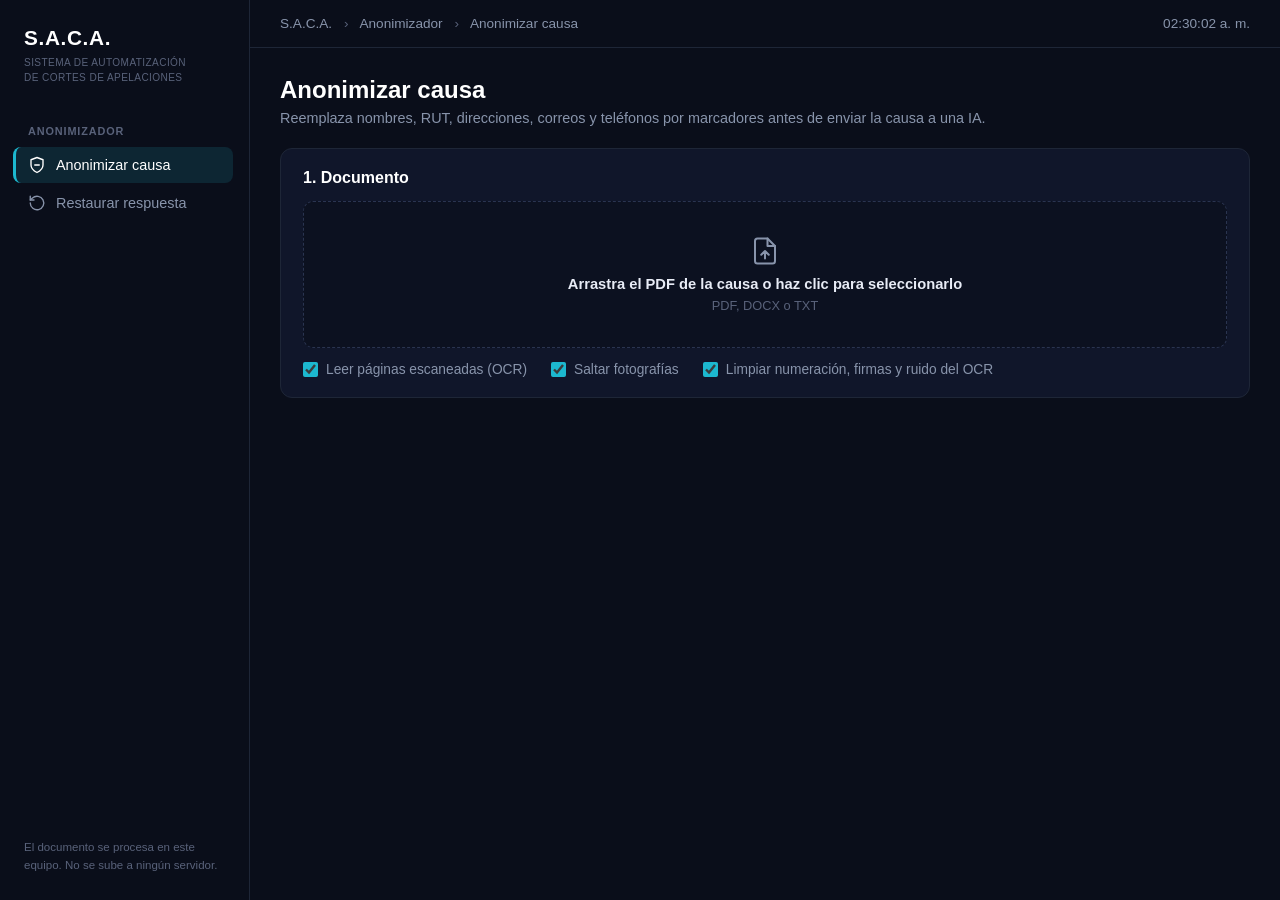
==== commit 3a00023f: "Salta las fotografías en el OCR y evita que los PDF grandes se queden pegados Con expedientes grande" ====
--- a/index.html
+++ b/index.html
@@ -77,6 +77,7 @@
 
             <div class="opciones">
               <label class="check"><input type="checkbox" id="usar-ocr" checked> Leer páginas escaneadas (OCR)</label>
+              <label class="check"><input type="checkbox" id="saltar-fotos" checked> Saltar fotografías</label>
               <label class="check"><input type="checkbox" id="limpiar" checked> Limpiar numeración, firmas y ruido del OCR</label>
             </div>
 
@@ -228,6 +229,7 @@
   </script>
   <script src="js/limpieza.js"></script>
   <script src="js/anonimizador.js"></script>
+  <script src="js/fotografias.js"></script>
   <script src="js/extraccion.js"></script>
   <script src="js/app.js"></script>
 </body>
